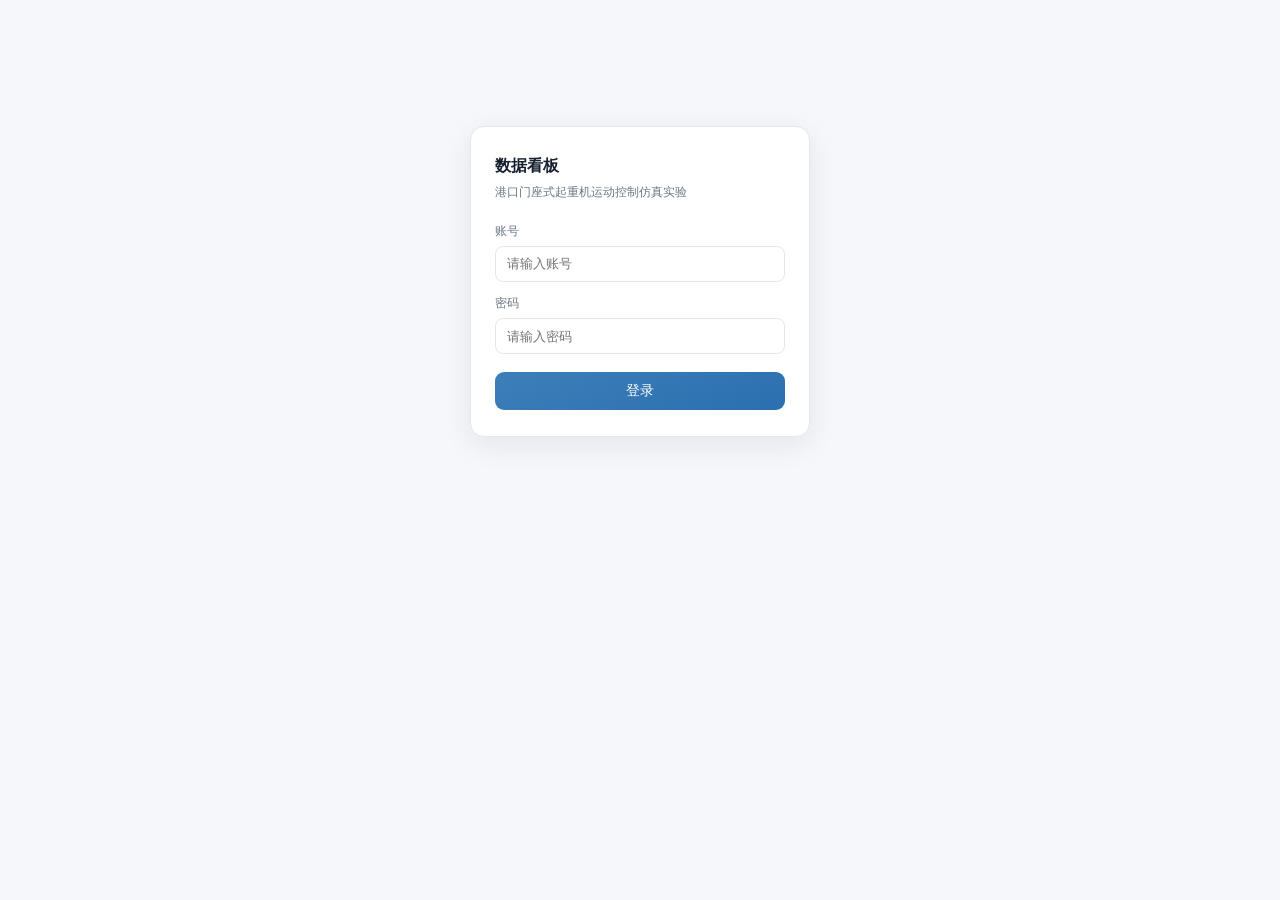
==== admin.html @ d1aa455f "Show signed longitudinal and transverse grab sway angles" ====
<!DOCTYPE html>
<html lang="zh-CN">
<head>
<meta charset="utf-8">
<meta name="viewport" content="width=device-width,initial-scale=1">
<meta http-equiv="Cache-Control" content="no-cache, no-store, must-revalidate">
<title>数据看板 · 港口门座式起重机仿真平台</title>
<script>
  if ('serviceWorker' in navigator) {
    addEventListener('load', function () {
      navigator.serviceWorker.register('sw.js?v=20261102d').catch(function () {});
    });
  }
</script>
<style>
  :root{
    --bg:#f5f7fa; --card:#ffffff; --border:#e3e8ef; --text:#16202e;
    --sub:#6b7684; --blue:#2b6fb0; --green:#2e8b57; --red:#c0392b;
  }
  *{box-sizing:border-box;}
  body{
    margin:0;background:var(--bg);color:var(--text);
    font-family:"Microsoft YaHei","PingFang SC",system-ui,sans-serif;
    font-size:14px;line-height:1.6;
  }
  .wrap{max-width:1080px;margin:0 auto;padding:28px 20px 60px;}

  /* 登录 */
  #login{
    max-width:340px;margin:14vh auto 0;background:var(--card);
    border:1px solid var(--border);border-radius:14px;padding:26px 24px;
    box-shadow:0 8px 30px rgba(20,30,45,.08);
  }
  #login h1{font-size:16px;margin:0 0 4px;font-weight:600;}
  #login p{font-size:12px;color:var(--sub);margin:0 0 20px;}
  #login label{display:block;font-size:12px;color:var(--sub);margin-bottom:12px;}
  #login input{
    width:100%;height:36px;margin-top:5px;border:1px solid var(--border);
    border-radius:8px;padding:0 11px;font:inherit;font-size:13px;outline:none;
  }
  #login input:focus{border-color:rgba(43,111,176,.5);box-shadow:0 0 0 3px rgba(43,111,176,.08);}
  #login button{
    width:100%;height:38px;margin-top:6px;border:0;border-radius:9px;cursor:pointer;
    background:linear-gradient(160deg,#3d7fb8,#2b6fb0);color:#fff;font:inherit;font-size:13.5px;
  }
  #login button:hover{filter:brightness(1.06);}
  #login .err{color:var(--red);font-size:12px;margin-top:10px;display:none;}

  /* 看板 */
  .hidden{display:none!important;}
  header{display:flex;align-items:baseline;gap:12px;margin-bottom:20px;flex-wrap:wrap;}
  header h1{font-size:18px;margin:0;font-weight:600;}
  header .sub{font-size:12px;color:var(--sub);}
  header .sp{flex:1;}
  header button{
    padding:7px 16px;border-radius:8px;border:1px solid var(--border);
    background:#fff;color:var(--text);font:inherit;font-size:12.5px;cursor:pointer;
  }
  header button:hover{background:#f2f5f9;}
  #logout{color:var(--sub);}

  .cards{display:grid;grid-template-columns:repeat(auto-fit,minmax(150px,1fr));gap:12px;margin-bottom:24px;}
  .card{
    background:var(--card);border:1px solid var(--border);border-radius:12px;
    padding:16px 18px;
  }
  .card b{display:block;font-size:27px;font-weight:600;line-height:1.1;letter-spacing:-.01em;}
  .card span{font-size:11.5px;color:var(--sub);}
  .card.g b{color:var(--green);}
  .card.r b{color:var(--red);}

  section{margin-bottom:26px;}
  section h2{
    font-size:13px;margin:0 0 10px;font-weight:600;color:#33404f;
    display:flex;align-items:baseline;gap:8px;
  }
  section h2 i{font-style:normal;font-size:11px;color:var(--sub);font-weight:400;}

  .feat{background:var(--card);border:1px solid var(--border);border-radius:12px;padding:14px 18px;}
  .frow{display:flex;align-items:center;gap:10px;margin:9px 0;font-size:12.5px;}
  .frow .fn{width:96px;flex:none;color:#33404f;}
  .frow .fb{flex:1;height:9px;background:#eef1f5;border-radius:5px;overflow:hidden;}
  .frow .fb i{display:block;height:100%;background:linear-gradient(90deg,#7fb0d9,#2b6fb0);border-radius:5px;}
  .frow .fv{width:96px;flex:none;text-align:right;font-family:ui-monospace,monospace;font-size:11.5px;color:var(--sub);}

  table{width:100%;border-collapse:collapse;background:var(--card);
    border:1px solid var(--border);border-radius:12px;overflow:hidden;}
  th,td{padding:9px 12px;text-align:left;font-size:12.5px;border-bottom:1px solid #eef1f5;}
  th{background:#f7f9fb;font-weight:600;color:#4a5666;font-size:11.5px;letter-spacing:.02em;}
  tbody tr:last-child td{border-bottom:0;}
  tbody tr:hover td{background:#fafbfd;}
  td.sc{font-family:ui-monospace,monospace;font-weight:600;}
  td.tm{color:var(--sub);font-size:11.5px;font-family:ui-monospace,monospace;}
  td.ip{font-family:ui-monospace,monospace;font-size:11.5px;color:#1f4f78;}
  td.geo{font-size:11.5px;color:#33404f;}
  td.ua{color:var(--sub);font-size:11px;}
  .empty{padding:26px;text-align:center;color:var(--sub);font-size:12.5px;}
  .badge{display:inline-block;font-size:10px;padding:1px 7px;border-radius:20px;
    background:#eef1f5;color:#5a6675;margin-right:4px;}
</style>
</head>
<body>

<!-- 登录 -->
<div id="login">
  <h1>数据看板</h1>
  <p>港口门座式起重机运动控制仿真实验</p>
  <label>账号<input id="u" autocomplete="username" placeholder="请输入账号"></label>
  <label>密码<input id="p" type="password" autocomplete="current-password" placeholder="请输入密码"></label>
  <button id="go">登录</button>
  <div class="err" id="err">账号或密码不正确</div>
</div>

<!-- 看板 -->
<div class="wrap hidden" id="dash">
  <header>
    <h1>数据看板</h1>
    <span class="sub" id="meta">—</span>
    <span class="sp"></span>
    <button id="refresh">刷新数据</button>
    <button id="logout">退出</button>
  </header>

  <div class="cards">
    <div class="card"><b id="k-total">—</b><span>累计访问人次</span></div>
    <div class="card g"><b id="k-online">—</b><span>当前在线（5 分钟内）</span></div>
    <div class="card"><b id="k-events">—</b><span>功能使用总次数</span></div>
    <div class="card"><b id="k-scores">—</b><span>实训成绩记录</span></div>
  </div>

  <section>
    <h2>功能使用率 <i id="feat-note"></i></h2>
    <div class="feat" id="feat"><div class="empty">加载中…</div></div>
  </section>

  <section>
    <h2>最近访问 <i id="visit-note"></i></h2>
    <div id="visitbox"><div class="empty">加载中…</div></div>
  </section>

  <section>
    <h2>实训成绩 <i id="score-note"></i></h2>
    <div id="scorebox"><div class="empty">加载中…</div></div>
  </section>
</div>

<script src="js/stats.js?v=20261102d"></script>
<script>
(function () {
  var USER = 'njitzdh';
  var PASS = 'njitzdh';
  var KEY = 'crane.admin';

  var el = function (id) { return document.getElementById(id); };

  var FEAT_NAME = {
    script: '脚本控制',
    python: 'Python 控制',
    ai: 'AI 控制',
    ai_eval: 'AI 评估',
    train: '实训面板',
    report: '生成报告',
    hover: '结构悬停',
  };

  /* ---- IP 归属地（ipwho.is，免费、支持 CORS、可出中文） ---- */
  var GEO_CACHE = {};
  try { GEO_CACHE = JSON.parse(localStorage.getItem('crane.geo') || '{}') || {}; } catch (e) { GEO_CACHE = {}; }

  function isPrivate(ip) {
    return /^(10\.|192\.168\.|127\.|172\.(1[6-9]|2[0-9]|3[01])\.)/.test(ip);
  }

  function geoOf(ip) {
    if (!ip) return Promise.resolve('—');
    if (GEO_CACHE[ip]) return Promise.resolve(GEO_CACHE[ip]);
    if (ip.indexOf(':') >= 0) return Promise.resolve('IPv6');
    if (isPrivate(ip)) return Promise.resolve('内网地址');

    return fetch('https://ipwho.is/' + encodeURIComponent(ip) + '?lang=zh-CN', { cache: 'force-cache' })
      .then(function (r) { return r.json(); })
      .then(function (d) {
        var txt = (d && d.success)
          ? [d.country, d.region, d.city].filter(Boolean).join(' ')
          : '未解析';
        GEO_CACHE[ip] = txt;
        try { localStorage.setItem('crane.geo', JSON.stringify(GEO_CACHE)); } catch (e) {}
        return txt;
      })
      .catch(function () { return '解析失败'; });
  }

  function fmtTime(s) {
    if (!s) return '—';
    var d = new Date(s);
    return d.toLocaleString('zh-CN', { hour12: false, month: '2-digit', day: '2-digit',
      hour: '2-digit', minute: '2-digit' });
  }

  function show(bool) {
    el('login').classList.toggle('hidden', bool);
    el('dash').classList.toggle('hidden', !bool);
  }

  el('go').addEventListener('click', function () {
    if (el('u').value.trim() === USER && el('p').value === PASS) {
      try { sessionStorage.setItem(KEY, '1'); } catch (e) {}
      el('err').style.display = 'none';
      show(true);
      load();
    } else {
      el('err').style.display = 'block';
    }
  });
  el('p').addEventListener('keydown', function (e) { if (e.key === 'Enter') el('go').click(); });

  el('logout').addEventListener('click', function () {
    try { sessionStorage.removeItem(KEY); } catch (e) {}
    show(false);
  });
  el('refresh').addEventListener('click', load);

  function load() {
    if (!window.STATS) return;
    if (!STATS.isEnabled()) {
      el('feat').innerHTML = '<div class="empty">统计未启用：请在 js/stats.js 里填入 Supabase 的 URL 与 anon key。</div>';
      el('scorebox').innerHTML = '<div class="empty">统计未启用。</div>';
      return;
    }
    STATS.fetchAll().then(function (d) {
      el('k-total').textContent = (d.totalVisits || 0).toLocaleString('zh-CN');
      el('k-online').textContent = d.online || 0;
      el('k-events').textContent = (d.eventTotal || 0).toLocaleString('zh-CN');
      el('k-scores').textContent = (d.scores || []).length;
      el('meta').textContent = '更新于 ' + new Date().toLocaleTimeString('zh-CN', { hour12: false });

      /* 功能使用率 */
      var cnt = d.events || {};
      var keys = Object.keys(cnt).sort(function (a, b) { return cnt[b] - cnt[a]; });
      var max = keys.length ? cnt[keys[0]] : 1;
      var total = d.eventTotal || 1;
      if (!keys.length) {
        el('feat').innerHTML = '<div class="empty">还没有功能使用记录。</div>';
        el('feat-note').textContent = '';
      } else {
        var html = keys.map(function (k) {
          var pct = (cnt[k] / total * 100).toFixed(1);
          var w = Math.max(2, cnt[k] / max * 100);
          return '<div class="frow"><span class="fn">' + (FEAT_NAME[k] || k) + '</span>'
            + '<span class="fb"><i style="width:' + w + '%"></i></span>'
            + '<span class="fv">' + cnt[k] + ' 次 · ' + pct + '%</span></div>';
        }).join('');
        el('feat').innerHTML = html;
        el('feat-note').textContent = '按点击次数统计';
      }

      /* 最近访问 */
      var rc = d.recent || [];
      if (!rc.length) {
        el('visitbox').innerHTML = '<div class="empty">还没有访问记录。</div>';
        el('visit-note').textContent = '';
      } else {
        var vrows = rc.map(function (r) {
          var ua = r.ua || '';
          var short = ua.indexOf('Mobile') >= 0 ? '移动端'
            : ua.indexOf('Windows') >= 0 ? 'Windows'
            : ua.indexOf('Mac') >= 0 ? 'macOS'
            : ua.indexOf('Linux') >= 0 ? 'Linux' : (ua.slice(0, 18) || '—');
          var idx = rc.indexOf(r);
          return '<tr><td class="ip">' + (r.ip || '<span style="color:#c9ced6">未记录</span>') + '</td>'
            + '<td class="geo" id="geo-' + idx + '" data-ip="' + (r.ip || '') + '">…</td>'
            + '<td class="tm">' + fmtTime(r.created_at) + '</td>'
            + '<td class="ua">' + short + '</td>'
            + '<td class="ua">' + (r.path || '—') + '</td></tr>';
        }).join('');
        el('visitbox').innerHTML =
          '<table><thead><tr><th style="width:20%">IP 地址</th><th style="width:24%">归属地</th>'
          + '<th style="width:16%">时间</th><th style="width:14%">设备</th><th>页面</th></tr></thead>'
          + '<tbody>' + vrows + '</tbody></table>';
        el('visit-note').textContent = '最近 ' + rc.length + ' 条（不含心跳）';

        /* 异步补归属地：相同 IP 只查一次，结果缓存在 localStorage */
        var seen = {};
        rc.forEach(function (r, i) {
          if (!r.ip || seen[r.ip]) {
            if (r.ip && seen[r.ip]) {
              var dup = document.getElementById('geo-' + i);
              if (dup) dup.textContent = seen[r.ip];
            }
            return;
          }
          seen[r.ip] = '…';
          geoOf(r.ip).then(function (txt) {
            seen[r.ip] = txt;
            var cell = document.getElementById('geo-' + i);
            if (cell) cell.textContent = txt;
          });
        });
      }

      /* 成绩表 */
      var sc = d.scores || [];
      if (!sc.length) {
        el('scorebox').innerHTML = '<div class="empty">还没有学生提交成绩（学生点「生成报告」后自动记录）。</div>';
        el('score-note').textContent = '';
      } else {
        var rows = sc.map(function (r) {
          var det = r.detail || [];
          var done = det.filter(function (t) { return t.state === 'done'; }).length;
          return '<tr><td>' + (r.name || '—') + '</td><td>' + (r.no || '—') + '</td>'
            + '<td class="sc">' + (r.total || 0) + '<span style="color:#9aa5b4;font-weight:400"> / 500</span></td>'
            + '<td>' + done + ' / ' + det.length + ' 项</td>'
            + '<td class="tm">' + fmtTime(r.created_at) + '</td></tr>';
        }).join('');
        el('scorebox').innerHTML =
          '<table><thead><tr><th style="width:18%">姓名</th><th style="width:22%">学号</th>'
          + '<th style="width:18%">总分</th><th style="width:18%">完成</th><th>时间</th></tr></thead>'
          + '<tbody>' + rows + '</tbody></table>';
        el('score-note').textContent = '共 ' + sc.length + ' 条';
      }
    }).catch(function (e) {
      el('feat').innerHTML = '<div class="empty">读取失败：' + e.message + '</div>';
    });
  }

  /* 会话内保持登录 */
  try {
    if (sessionStorage.getItem(KEY) === '1') { show(true); load(); }
  } catch (e) {}
})();
</script>
</body>
</html>
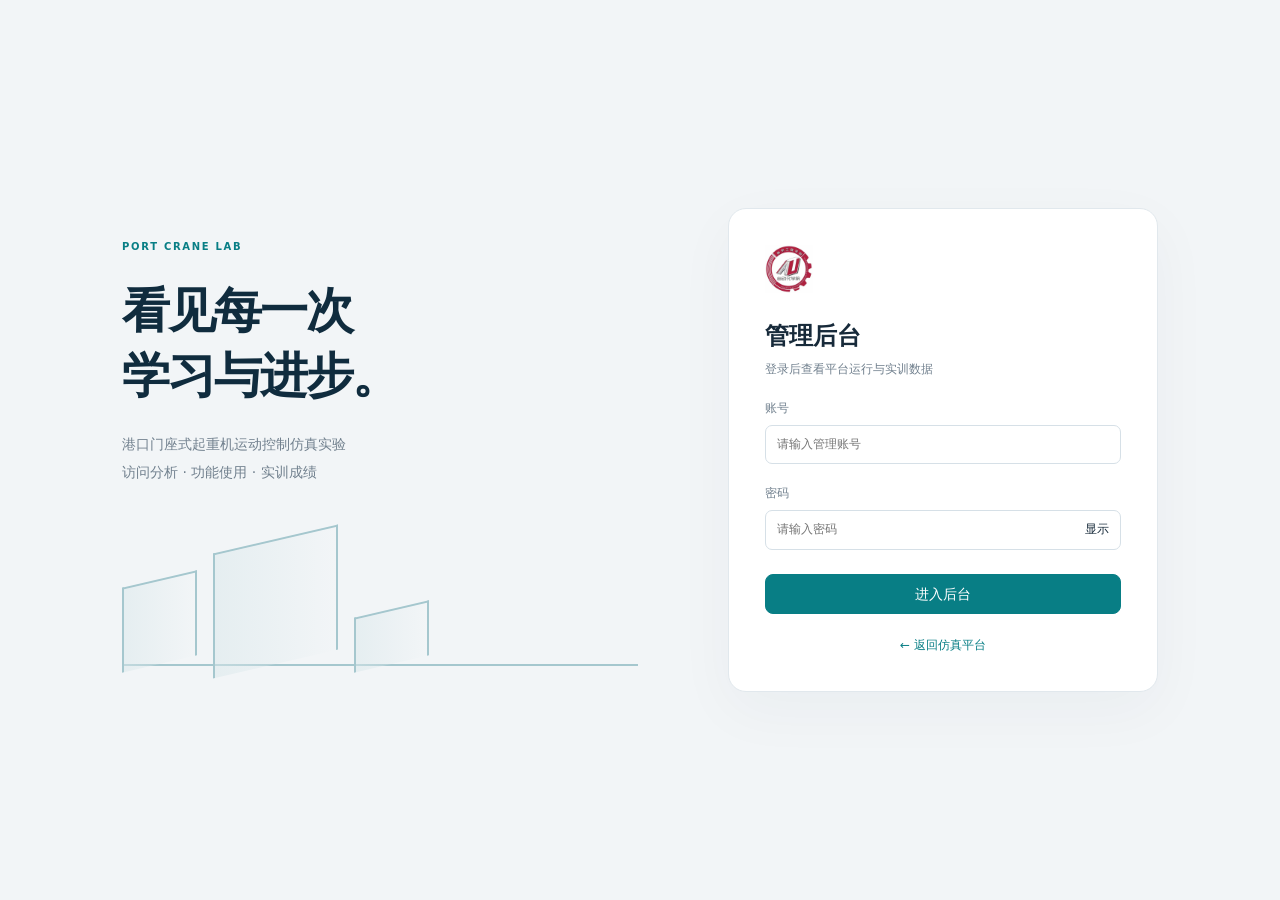
==== commit 448d2879: "Improve admin dashboard, record filters and score details" ====
--- a/admin.html
+++ b/admin.html
@@ -1,333 +1,42 @@
 <!DOCTYPE html>
 <html lang="zh-CN">
 <head>
-<meta charset="utf-8">
-<meta name="viewport" content="width=device-width,initial-scale=1">
+<meta charset="utf-8"><meta name="viewport" content="width=device-width,initial-scale=1">
 <meta http-equiv="Cache-Control" content="no-cache, no-store, must-revalidate">
-<title>数据看板 · 港口门座式起重机仿真平台</title>
-<script>
-  if ('serviceWorker' in navigator) {
-    addEventListener('load', function () {
-      navigator.serviceWorker.register('sw.js?v=20261102d').catch(function () {});
-    });
-  }
-</script>
-<style>
-  :root{
-    --bg:#f5f7fa; --card:#ffffff; --border:#e3e8ef; --text:#16202e;
-    --sub:#6b7684; --blue:#2b6fb0; --green:#2e8b57; --red:#c0392b;
-  }
-  *{box-sizing:border-box;}
-  body{
-    margin:0;background:var(--bg);color:var(--text);
-    font-family:"Microsoft YaHei","PingFang SC",system-ui,sans-serif;
-    font-size:14px;line-height:1.6;
-  }
-  .wrap{max-width:1080px;margin:0 auto;padding:28px 20px 60px;}
-
-  /* 登录 */
-  #login{
-    max-width:340px;margin:14vh auto 0;background:var(--card);
-    border:1px solid var(--border);border-radius:14px;padding:26px 24px;
-    box-shadow:0 8px 30px rgba(20,30,45,.08);
-  }
-  #login h1{font-size:16px;margin:0 0 4px;font-weight:600;}
-  #login p{font-size:12px;color:var(--sub);margin:0 0 20px;}
-  #login label{display:block;font-size:12px;color:var(--sub);margin-bottom:12px;}
-  #login input{
-    width:100%;height:36px;margin-top:5px;border:1px solid var(--border);
-    border-radius:8px;padding:0 11px;font:inherit;font-size:13px;outline:none;
-  }
-  #login input:focus{border-color:rgba(43,111,176,.5);box-shadow:0 0 0 3px rgba(43,111,176,.08);}
-  #login button{
-    width:100%;height:38px;margin-top:6px;border:0;border-radius:9px;cursor:pointer;
-    background:linear-gradient(160deg,#3d7fb8,#2b6fb0);color:#fff;font:inherit;font-size:13.5px;
-  }
-  #login button:hover{filter:brightness(1.06);}
-  #login .err{color:var(--red);font-size:12px;margin-top:10px;display:none;}
-
-  /* 看板 */
-  .hidden{display:none!important;}
-  header{display:flex;align-items:baseline;gap:12px;margin-bottom:20px;flex-wrap:wrap;}
-  header h1{font-size:18px;margin:0;font-weight:600;}
-  header .sub{font-size:12px;color:var(--sub);}
-  header .sp{flex:1;}
-  header button{
-    padding:7px 16px;border-radius:8px;border:1px solid var(--border);
-    background:#fff;color:var(--text);font:inherit;font-size:12.5px;cursor:pointer;
-  }
-  header button:hover{background:#f2f5f9;}
-  #logout{color:var(--sub);}
-
-  .cards{display:grid;grid-template-columns:repeat(auto-fit,minmax(150px,1fr));gap:12px;margin-bottom:24px;}
-  .card{
-    background:var(--card);border:1px solid var(--border);border-radius:12px;
-    padding:16px 18px;
-  }
-  .card b{display:block;font-size:27px;font-weight:600;line-height:1.1;letter-spacing:-.01em;}
-  .card span{font-size:11.5px;color:var(--sub);}
-  .card.g b{color:var(--green);}
-  .card.r b{color:var(--red);}
-
-  section{margin-bottom:26px;}
-  section h2{
-    font-size:13px;margin:0 0 10px;font-weight:600;color:#33404f;
-    display:flex;align-items:baseline;gap:8px;
-  }
-  section h2 i{font-style:normal;font-size:11px;color:var(--sub);font-weight:400;}
-
-  .feat{background:var(--card);border:1px solid var(--border);border-radius:12px;padding:14px 18px;}
-  .frow{display:flex;align-items:center;gap:10px;margin:9px 0;font-size:12.5px;}
-  .frow .fn{width:96px;flex:none;color:#33404f;}
-  .frow .fb{flex:1;height:9px;background:#eef1f5;border-radius:5px;overflow:hidden;}
-  .frow .fb i{display:block;height:100%;background:linear-gradient(90deg,#7fb0d9,#2b6fb0);border-radius:5px;}
-  .frow .fv{width:96px;flex:none;text-align:right;font-family:ui-monospace,monospace;font-size:11.5px;color:var(--sub);}
-
-  table{width:100%;border-collapse:collapse;background:var(--card);
-    border:1px solid var(--border);border-radius:12px;overflow:hidden;}
-  th,td{padding:9px 12px;text-align:left;font-size:12.5px;border-bottom:1px solid #eef1f5;}
-  th{background:#f7f9fb;font-weight:600;color:#4a5666;font-size:11.5px;letter-spacing:.02em;}
-  tbody tr:last-child td{border-bottom:0;}
-  tbody tr:hover td{background:#fafbfd;}
-  td.sc{font-family:ui-monospace,monospace;font-weight:600;}
-  td.tm{color:var(--sub);font-size:11.5px;font-family:ui-monospace,monospace;}
-  td.ip{font-family:ui-monospace,monospace;font-size:11.5px;color:#1f4f78;}
-  td.geo{font-size:11.5px;color:#33404f;}
-  td.ua{color:var(--sub);font-size:11px;}
-  .empty{padding:26px;text-align:center;color:var(--sub);font-size:12.5px;}
-  .badge{display:inline-block;font-size:10px;padding:1px 7px;border-radius:20px;
-    background:#eef1f5;color:#5a6675;margin-right:4px;}
-</style>
+<title>管理后台 · 港口门机仿真平台</title>
+<link rel="stylesheet" href="css/admin.css?v=20261103g">
+<script>if('serviceWorker' in navigator)addEventListener('load',function(){navigator.serviceWorker.register('sw.js?v=20261103g').catch(function(){});});</script>
 </head>
 <body>
-
-<!-- 登录 -->
-<div id="login">
-  <h1>数据看板</h1>
-  <p>港口门座式起重机运动控制仿真实验</p>
-  <label>账号<input id="u" autocomplete="username" placeholder="请输入账号"></label>
-  <label>密码<input id="p" type="password" autocomplete="current-password" placeholder="请输入密码"></label>
-  <button id="go">登录</button>
-  <div class="err" id="err">账号或密码不正确</div>
+<main id="login" class="login-shell">
+  <div class="login-story"><span class="eyebrow">PORT CRANE LAB</span><h1>看见每一次<br>学习与进步。</h1><p>港口门座式起重机运动控制仿真实验<br>访问分析 · 功能使用 · 实训成绩</p><div class="port-lines" aria-hidden="true"><i></i><i></i><i></i></div></div>
+  <form id="login-form" class="login-card">
+    <img src="assets/logo.jpg" alt="南京工程学院" width="48" height="48"><h2>管理后台</h2><p class="muted">登录后查看平台运行与实训数据</p>
+    <label>账号<input id="u" autocomplete="username" required placeholder="请输入管理账号"></label>
+    <label>密码<span class="password-field"><input id="p" type="password" autocomplete="current-password" required placeholder="请输入密码"><button type="button" id="show-password" aria-label="显示密码" aria-pressed="false">显示</button></span></label>
+    <p id="err" class="error hidden" role="alert">账号或密码不正确</p><button class="primary" type="submit">进入后台</button><a href="index.html" class="back-link">← 返回仿真平台</a>
+  </form>
+</main>
+<div id="dash" class="hidden">
+  <aside class="sidebar"><a class="brand" href="index.html"><img src="assets/logo.jpg" alt="" width="38" height="38"><span>港口门机实验室<small>管理后台</small></span></a>
+    <nav aria-label="后台导航"><button data-tab="overview" class="active" aria-current="page"><span>01</span>统计概览</button><button data-tab="visits"><span>02</span>访问记录</button><button data-tab="scores"><span>03</span>实训成绩</button></nav>
+    <div class="sidebar-foot"><a href="index.html" target="_blank" rel="noopener">打开仿真平台 ↗</a><button id="logout">退出登录</button></div>
+  </aside>
+  <main class="workspace">
+    <header class="page-head"><div><span class="eyebrow">教学与运行数据</span><h1 id="page-title">统计概览</h1><p id="meta" class="muted" role="status">准备读取数据</p></div><div class="header-actions"><label class="auto"><input id="auto-refresh" type="checkbox">每分钟刷新</label><button id="refresh" class="primary">刷新数据</button></div></header>
+    <form id="filters" class="filterbar"><label>统计时段<select id="period"><option value="7">最近 7 天</option><option value="30">最近 30 天</option><option value="today">今天</option><option value="all">全部时间</option><option value="custom">自定义</option></select></label><div id="custom-dates" class="hidden"><label>起始日期<input id="date-from" type="date"></label><label>结束日期<input id="date-to" type="date"></label><button type="submit">应用</button></div><span id="range-label" class="muted"></span></form>
+    <p id="global-message" class="notice hidden" role="status"></p>
+    <section id="view-overview" class="view">
+      <div class="metrics"><article><span>访问人次</span><strong id="k-total">—</strong><small>所选时段 · 已排除心跳</small></article><article class="live"><span><i></i>当前在线</span><strong id="k-online">—</strong><small>最近 5 分钟 · 按浏览器标识去重</small></article><article><span>功能使用次数</span><strong id="k-events">—</strong><small>所选时段 · 功能触发事件</small></article><article><span>实训成绩记录</span><strong id="k-scores">—</strong><small>所选时段 · 包含重复提交</small></article></div>
+      <div class="chart-grid"><article class="card"><div class="section-head"><div><h2>访问趋势</h2><p id="trend-note" class="muted">按日分布</p></div><span class="badge">访问</span></div><div id="trend" class="trend"></div></article><article class="card"><div class="section-head"><div><h2>功能使用分布</h2><p id="feat-note" class="muted">按触发次数统计</p></div></div><div id="feat"></div></article></div>
+      <div class="info-strip"><strong>统计口径</strong><p>访问人次按打开页面计数，不包含后台心跳；在线数按浏览器标识去重，并非独立用户数。成绩满分按提交记录中的任务数量计算。</p></div>
+    </section>
+    <section id="view-visits" class="view hidden"><article class="card table-card"><div class="section-head"><div><h2>访问记录</h2><p class="muted">查询页面访问与设备信息，自动排除心跳</p></div><button id="export-visits" disabled>导出本页 CSV</button></div><form id="search-visits" class="table-tools"><label class="search"><span class="sr-only">搜索访问记录</span><input id="query-visits" type="search" placeholder="搜索 IP、页面或设备" maxlength="100"></label><button type="submit">搜索</button><button type="button" id="clear-visits">清除</button><label>每页<select id="size-visits"><option>20</option><option>50</option><option>100</option></select></label></form><p id="message-visits" class="table-message" role="status"></p><div id="visitbox" class="table-scroll"></div><div class="pagination"><span id="count-visits"></span><div><button id="prev-visits">上一页</button><span id="page-visits">—</span><button id="next-visits">下一页</button></div></div></article></section>
+    <section id="view-scores" class="view hidden"><article class="card table-card"><div class="section-head"><div><h2>实训成绩</h2><p class="muted">查看每次提交及任务明细，支持按姓名或学号查询</p></div><button id="export-scores" disabled>导出本页 CSV</button></div><form id="search-scores" class="table-tools"><label class="search"><span class="sr-only">搜索实训成绩</span><input id="query-scores" type="search" placeholder="搜索姓名或学号" maxlength="100"></label><button type="submit">搜索</button><button type="button" id="clear-scores">清除</button><label>排序<select id="sort-scores"><option value="created_at.desc">最近提交</option><option value="total.desc">总分从高到低</option><option value="total.asc">总分从低到高</option></select></label><label>每页<select id="size-scores"><option>20</option><option>50</option><option>100</option></select></label></form><p id="message-scores" class="table-message" role="status"></p><div id="scorebox" class="table-scroll"></div><div class="pagination"><span id="count-scores"></span><div><button id="prev-scores">上一页</button><span id="page-scores">—</span><button id="next-scores">下一页</button></div></div></article></section>
+    <footer>南京工程学院 · 自动化学院 <span>港口门座式起重机运动控制仿真实验</span></footer>
+  </main>
 </div>
-
-<!-- 看板 -->
-<div class="wrap hidden" id="dash">
-  <header>
-    <h1>数据看板</h1>
-    <span class="sub" id="meta">—</span>
-    <span class="sp"></span>
-    <button id="refresh">刷新数据</button>
-    <button id="logout">退出</button>
-  </header>
-
-  <div class="cards">
-    <div class="card"><b id="k-total">—</b><span>累计访问人次</span></div>
-    <div class="card g"><b id="k-online">—</b><span>当前在线（5 分钟内）</span></div>
-    <div class="card"><b id="k-events">—</b><span>功能使用总次数</span></div>
-    <div class="card"><b id="k-scores">—</b><span>实训成绩记录</span></div>
-  </div>
-
-  <section>
-    <h2>功能使用率 <i id="feat-note"></i></h2>
-    <div class="feat" id="feat"><div class="empty">加载中…</div></div>
-  </section>
-
-  <section>
-    <h2>最近访问 <i id="visit-note"></i></h2>
-    <div id="visitbox"><div class="empty">加载中…</div></div>
-  </section>
-
-  <section>
-    <h2>实训成绩 <i id="score-note"></i></h2>
-    <div id="scorebox"><div class="empty">加载中…</div></div>
-  </section>
-</div>
-
-<script src="js/stats.js?v=20261102d"></script>
-<script>
-(function () {
-  var USER = 'njitzdh';
-  var PASS = 'njitzdh';
-  var KEY = 'crane.admin';
-
-  var el = function (id) { return document.getElementById(id); };
-
-  var FEAT_NAME = {
-    script: '脚本控制',
-    python: 'Python 控制',
-    ai: 'AI 控制',
-    ai_eval: 'AI 评估',
-    train: '实训面板',
-    report: '生成报告',
-    hover: '结构悬停',
-  };
-
-  /* ---- IP 归属地（ipwho.is，免费、支持 CORS、可出中文） ---- */
-  var GEO_CACHE = {};
-  try { GEO_CACHE = JSON.parse(localStorage.getItem('crane.geo') || '{}') || {}; } catch (e) { GEO_CACHE = {}; }
-
-  function isPrivate(ip) {
-    return /^(10\.|192\.168\.|127\.|172\.(1[6-9]|2[0-9]|3[01])\.)/.test(ip);
-  }
-
-  function geoOf(ip) {
-    if (!ip) return Promise.resolve('—');
-    if (GEO_CACHE[ip]) return Promise.resolve(GEO_CACHE[ip]);
-    if (ip.indexOf(':') >= 0) return Promise.resolve('IPv6');
-    if (isPrivate(ip)) return Promise.resolve('内网地址');
-
-    return fetch('https://ipwho.is/' + encodeURIComponent(ip) + '?lang=zh-CN', { cache: 'force-cache' })
-      .then(function (r) { return r.json(); })
-      .then(function (d) {
-        var txt = (d && d.success)
-          ? [d.country, d.region, d.city].filter(Boolean).join(' ')
-          : '未解析';
-        GEO_CACHE[ip] = txt;
-        try { localStorage.setItem('crane.geo', JSON.stringify(GEO_CACHE)); } catch (e) {}
-        return txt;
-      })
-      .catch(function () { return '解析失败'; });
-  }
-
-  function fmtTime(s) {
-    if (!s) return '—';
-    var d = new Date(s);
-    return d.toLocaleString('zh-CN', { hour12: false, month: '2-digit', day: '2-digit',
-      hour: '2-digit', minute: '2-digit' });
-  }
-
-  function show(bool) {
-    el('login').classList.toggle('hidden', bool);
-    el('dash').classList.toggle('hidden', !bool);
-  }
-
-  el('go').addEventListener('click', function () {
-    if (el('u').value.trim() === USER && el('p').value === PASS) {
-      try { sessionStorage.setItem(KEY, '1'); } catch (e) {}
-      el('err').style.display = 'none';
-      show(true);
-      load();
-    } else {
-      el('err').style.display = 'block';
-    }
-  });
-  el('p').addEventListener('keydown', function (e) { if (e.key === 'Enter') el('go').click(); });
-
-  el('logout').addEventListener('click', function () {
-    try { sessionStorage.removeItem(KEY); } catch (e) {}
-    show(false);
-  });
-  el('refresh').addEventListener('click', load);
-
-  function load() {
-    if (!window.STATS) return;
-    if (!STATS.isEnabled()) {
-      el('feat').innerHTML = '<div class="empty">统计未启用：请在 js/stats.js 里填入 Supabase 的 URL 与 anon key。</div>';
-      el('scorebox').innerHTML = '<div class="empty">统计未启用。</div>';
-      return;
-    }
-    STATS.fetchAll().then(function (d) {
-      el('k-total').textContent = (d.totalVisits || 0).toLocaleString('zh-CN');
-      el('k-online').textContent = d.online || 0;
-      el('k-events').textContent = (d.eventTotal || 0).toLocaleString('zh-CN');
-      el('k-scores').textContent = (d.scores || []).length;
-      el('meta').textContent = '更新于 ' + new Date().toLocaleTimeString('zh-CN', { hour12: false });
-
-      /* 功能使用率 */
-      var cnt = d.events || {};
-      var keys = Object.keys(cnt).sort(function (a, b) { return cnt[b] - cnt[a]; });
-      var max = keys.length ? cnt[keys[0]] : 1;
-      var total = d.eventTotal || 1;
-      if (!keys.length) {
-        el('feat').innerHTML = '<div class="empty">还没有功能使用记录。</div>';
-        el('feat-note').textContent = '';
-      } else {
-        var html = keys.map(function (k) {
-          var pct = (cnt[k] / total * 100).toFixed(1);
-          var w = Math.max(2, cnt[k] / max * 100);
-          return '<div class="frow"><span class="fn">' + (FEAT_NAME[k] || k) + '</span>'
-            + '<span class="fb"><i style="width:' + w + '%"></i></span>'
-            + '<span class="fv">' + cnt[k] + ' 次 · ' + pct + '%</span></div>';
-        }).join('');
-        el('feat').innerHTML = html;
-        el('feat-note').textContent = '按点击次数统计';
-      }
-
-      /* 最近访问 */
-      var rc = d.recent || [];
-      if (!rc.length) {
-        el('visitbox').innerHTML = '<div class="empty">还没有访问记录。</div>';
-        el('visit-note').textContent = '';
-      } else {
-        var vrows = rc.map(function (r) {
-          var ua = r.ua || '';
-          var short = ua.indexOf('Mobile') >= 0 ? '移动端'
-            : ua.indexOf('Windows') >= 0 ? 'Windows'
-            : ua.indexOf('Mac') >= 0 ? 'macOS'
-            : ua.indexOf('Linux') >= 0 ? 'Linux' : (ua.slice(0, 18) || '—');
-          var idx = rc.indexOf(r);
-          return '<tr><td class="ip">' + (r.ip || '<span style="color:#c9ced6">未记录</span>') + '</td>'
-            + '<td class="geo" id="geo-' + idx + '" data-ip="' + (r.ip || '') + '">…</td>'
-            + '<td class="tm">' + fmtTime(r.created_at) + '</td>'
-            + '<td class="ua">' + short + '</td>'
-            + '<td class="ua">' + (r.path || '—') + '</td></tr>';
-        }).join('');
-        el('visitbox').innerHTML =
-          '<table><thead><tr><th style="width:20%">IP 地址</th><th style="width:24%">归属地</th>'
-          + '<th style="width:16%">时间</th><th style="width:14%">设备</th><th>页面</th></tr></thead>'
-          + '<tbody>' + vrows + '</tbody></table>';
-        el('visit-note').textContent = '最近 ' + rc.length + ' 条（不含心跳）';
-
-        /* 异步补归属地：相同 IP 只查一次，结果缓存在 localStorage */
-        var seen = {};
-        rc.forEach(function (r, i) {
-          if (!r.ip || seen[r.ip]) {
-            if (r.ip && seen[r.ip]) {
-              var dup = document.getElementById('geo-' + i);
-              if (dup) dup.textContent = seen[r.ip];
-            }
-            return;
-          }
-          seen[r.ip] = '…';
-          geoOf(r.ip).then(function (txt) {
-            seen[r.ip] = txt;
-            var cell = document.getElementById('geo-' + i);
-            if (cell) cell.textContent = txt;
-          });
-        });
-      }
-
-      /* 成绩表 */
-      var sc = d.scores || [];
-      if (!sc.length) {
-        el('scorebox').innerHTML = '<div class="empty">还没有学生提交成绩（学生点「生成报告」后自动记录）。</div>';
-        el('score-note').textContent = '';
-      } else {
-        var rows = sc.map(function (r) {
-          var det = r.detail || [];
-          var done = det.filter(function (t) { return t.state === 'done'; }).length;
-          return '<tr><td>' + (r.name || '—') + '</td><td>' + (r.no || '—') + '</td>'
-            + '<td class="sc">' + (r.total || 0) + '<span style="color:#9aa5b4;font-weight:400"> / 500</span></td>'
-            + '<td>' + done + ' / ' + det.length + ' 项</td>'
-            + '<td class="tm">' + fmtTime(r.created_at) + '</td></tr>';
-        }).join('');
-        el('scorebox').innerHTML =
-          '<table><thead><tr><th style="width:18%">姓名</th><th style="width:22%">学号</th>'
-          + '<th style="width:18%">总分</th><th style="width:18%">完成</th><th>时间</th></tr></thead>'
-          + '<tbody>' + rows + '</tbody></table>';
-        el('score-note').textContent = '共 ' + sc.length + ' 条';
-      }
-    }).catch(function (e) {
-      el('feat').innerHTML = '<div class="empty">读取失败：' + e.message + '</div>';
-    });
-  }
-
-  /* 会话内保持登录 */
-  try {
-    if (sessionStorage.getItem(KEY) === '1') { show(true); load(); }
-  } catch (e) {}
-})();
-</script>
+<dialog id="score-dialog"><div class="section-head"><div><span class="eyebrow">实训提交详情</span><h2 id="detail-title"></h2></div><button id="close-detail" aria-label="关闭成绩详情">关闭</button></div><div id="detail-body"></div></dialog>
+<script src="js/stats.js?v=20261103g"></script><script src="js/admin.js?v=20261103g"></script>
 </body>
 </html>
--- a/css/admin.css
+++ b/css/admin.css
@@ -0,0 +1,9 @@
+:root{--ink:#172a3a;--sub:#71808e;--navy:#102c3e;--teal:#087e85;--line:#e1e8ed;--bg:#f2f5f7;--red:#b54135;--mono:Consolas,ui-monospace,monospace}
+*{box-sizing:border-box}body{margin:0;background:var(--bg);color:var(--ink);font:14px/1.6 'Microsoft YaHei',system-ui,sans-serif}button,input,select{font:inherit}button,a,input,select{touch-action:manipulation}button{cursor:pointer;border:1px solid var(--line);background:#fff;border-radius:8px;padding:8px 14px;color:var(--ink);white-space:nowrap}button:hover:not(:disabled){background:#edf5f5;border-color:#b8d4d5}button:disabled{opacity:.45;cursor:not-allowed}button:focus-visible,a:focus-visible,input:focus-visible,select:focus-visible{outline:3px solid #58bab977;outline-offset:2px}a{color:var(--teal);text-decoration:none}a:hover{text-decoration:underline}input,select{border:1px solid #d6e0e7;border-radius:7px;padding:9px 11px;background:#fff;color:var(--ink);max-width:100%;min-width:0}input[type=checkbox]{accent-color:var(--teal)}label{font-size:12px;color:var(--sub)}.hidden{display:none!important}.primary{background:var(--teal);border-color:var(--teal);color:white}.primary:hover:not(:disabled){background:#06666c;border-color:#06666c}.muted{color:var(--sub);font-size:12px;margin:4px 0}.eyebrow{font-size:10px;letter-spacing:.17em;font-weight:700;color:var(--teal)}.error{color:var(--red);font-size:12px}.sr-only{position:absolute;width:1px;height:1px;overflow:hidden;clip:rect(0,0,0,0)}
+.login-shell{min-height:100vh;max-width:1100px;padding:60px 32px;margin:auto;display:grid;grid-template-columns:1.2fr 1fr;align-items:center;gap:90px}.login-story{position:relative}.login-story h1{font-size:48px;line-height:1.35;letter-spacing:-.04em;margin:22px 0;color:var(--navy)}.login-story p{color:var(--sub);line-height:2}.port-lines{height:140px;display:flex;gap:16px;align-items:flex-end;margin-top:40px;border-bottom:2px solid #a5c7ce}.port-lines i{display:block;width:75px;height:85px;border:2px solid #a5c7ce;border-bottom:0;transform:skewY(-13deg);background:linear-gradient(90deg,#dae8eb88,transparent)}.port-lines i:nth-child(2){height:125px;width:125px}.port-lines i:nth-child(3){height:55px}.login-card{background:#fff;border:1px solid var(--line);border-radius:18px;padding:36px;box-shadow:0 18px 60px #18364c0a}.login-card h2{font-size:24px;margin:18px 0 4px}.login-card>label{display:block;margin-top:20px}.login-card input{display:block;width:100%;margin-top:7px}.password-field{position:relative;display:block}.password-field input{padding-right:60px}.password-field button{position:absolute;right:5px;top:3px;border:0;font-size:12px;padding:7px;background:transparent}.login-card>.primary{width:100%;margin-top:24px}.back-link{display:block;text-align:center;margin-top:22px;font-size:12px}
+.sidebar{position:fixed;inset:0 auto 0 0;width:220px;background:var(--navy);color:#d5e4ed;padding:30px 20px;display:flex;flex-direction:column}.brand{display:flex;align-items:center;gap:10px;color:#fff;font-weight:600;font-size:14px}.brand img{border-radius:50%;background:white}.brand small{display:block;color:#8eacbd;font-weight:400;font-size:11px;margin-top:2px}.sidebar nav{margin-top:48px;display:flex;flex-direction:column;gap:8px}.sidebar nav button{border:0;background:transparent;text-align:left;color:#afc3d1;padding:12px 16px}.sidebar nav button span{font:10px var(--mono);color:#678c9e;margin-right:14px}.sidebar nav button:hover,.sidebar nav button.active{background:#234859;color:#fff}.sidebar nav button.active{box-shadow:inset 3px 0 #66c7c0}.sidebar-foot{margin-top:auto;display:flex;flex-direction:column;gap:15px;font-size:12px}.sidebar-foot a{color:#9fbdcc}.sidebar-foot button{color:#c3d6df;background:transparent;border-color:#315362;text-align:left}
+.workspace{margin-left:220px;padding:36px 40px 24px;max-width:1700px}.page-head{display:flex;justify-content:space-between;align-items:center;gap:20px;margin-bottom:26px}.page-head h1{font-size:27px;letter-spacing:-.03em;margin:4px 0}.header-actions{display:flex;gap:18px;align-items:center}.auto{display:flex;gap:6px;align-items:center;white-space:nowrap}.filterbar{display:flex;align-items:center;flex-wrap:wrap;gap:18px;margin-bottom:24px;padding:14px 18px;background:white;border:1px solid var(--line);border-radius:10px}.filterbar label{display:flex;gap:10px;align-items:center}.filterbar select{min-width:125px}#custom-dates{display:flex;align-items:center;flex-wrap:wrap;gap:10px}.filterbar>#range-label{margin-left:auto}.notice{padding:12px 16px;background:#fff2df;border:1px solid #eed4a5;border-radius:8px;color:#855e22;font-size:12px}
+.metrics{display:grid;grid-template-columns:repeat(4,minmax(0,1fr));gap:16px;margin-bottom:22px}.metrics article{background:white;border:1px solid var(--line);border-radius:12px;padding:20px 22px}.metrics span{font-size:12px;color:var(--sub);display:block}.metrics strong{font-size:34px;line-height:1.5;letter-spacing:-.04em;font-weight:650}.metrics small{font-size:10px;color:var(--sub);display:block}.metrics .live strong{color:var(--teal)}.metrics i{display:inline-block;width:6px;height:6px;border-radius:50%;background:#27a391;margin:0 6px 1px 0}.card{background:#fff;border:1px solid var(--line);border-radius:12px;padding:22px;min-width:0}.chart-grid{display:grid;grid-template-columns:1.3fr 1fr;gap:20px}.section-head{display:flex;gap:16px;align-items:center;justify-content:space-between;margin-bottom:20px}.section-head h2{font-size:15px;margin:0}.badge{background:#e7f3f2;color:var(--teal);font-size:11px;border-radius:5px;padding:3px 8px}.info-strip{display:flex;gap:18px;padding:18px 20px;border-left:3px solid #9fbcc8;margin-top:22px;background:#e8eef2;color:#627586;font-size:12px}.info-strip strong{white-space:nowrap}.info-strip p{margin:0}.trend{min-height:220px}.trend svg{display:block;width:100%;height:220px;overflow:visible}.trend .baseline{stroke:#e8eef2}.trend text{font-size:10px;fill:#81909d;font-family:inherit}.trend rect{fill:#248e96}.trend rect:hover{fill:#115567}.frow{margin:15px 0}.frow-head{display:flex;justify-content:space-between;font-size:12px;gap:14px}.frow-head span:last-child{font:11px var(--mono);color:var(--sub)}.track{height:7px;background:#edf3f4;border-radius:6px;overflow:hidden;margin-top:6px}.track i{display:block;height:100%;background:#5b9fae;border-radius:6px}.empty{padding:44px 20px;text-align:center;color:var(--sub);font-size:13px}.empty strong{display:block;color:#405565;margin-bottom:5px;font-size:15px}
+.table-card{padding-bottom:0}.table-tools{display:flex;align-items:center;flex-wrap:wrap;gap:10px;margin-bottom:12px}.table-tools .search{flex:1;min-width:180px}.search input{width:100%}.table-tools>label:not(.search){display:flex;align-items:center;gap:7px}.table-tools select{padding:8px}.table-message{font-size:12px;color:var(--sub);min-height:20px;margin:10px 0}.table-message.error{color:var(--red)}.table-scroll{overflow:auto;max-width:100%;min-height:150px}table{width:100%;border-collapse:collapse;font-size:12px}th{font-weight:500;font-size:11px;letter-spacing:.03em;text-align:left;background:#f5f8fa;color:#71808e;padding:12px 14px;white-space:nowrap}td{padding:14px;border-bottom:1px solid #edf1f4;max-width:260px;overflow-wrap:anywhere}tbody tr:hover{background:#f8fbfb}.mono{font-family:var(--mono);font-size:11px;color:#546c7e}.score{font-weight:700;color:var(--teal)}.table-scroll button{font-size:11px;padding:4px 9px}.pagination{display:flex;align-items:center;justify-content:space-between;gap:14px;padding:18px 0;color:var(--sub);font-size:12px}.pagination>div{display:flex;align-items:center;gap:12px}.pagination button{font-size:12px;padding:6px 11px}footer{display:flex;justify-content:space-between;gap:10px;color:#91a0ab;font-size:10px;margin-top:34px}dialog{border:1px solid var(--line);border-radius:14px;padding:26px;width:min(700px,calc(100vw - 28px));max-height:85vh;color:var(--ink);box-shadow:0 25px 80px #0003}dialog::backdrop{background:#0e293b66}dialog .section-head{align-items:flex-start}dialog h2{margin-top:6px!important}dialog table{margin-top:20px}dialog .detail-summary{display:flex;gap:20px;flex-wrap:wrap;background:#f0f6f6;padding:14px;border-radius:8px}
+@media(min-width:1700px){.workspace{margin-right:auto}}@media(max-width:1150px){.sidebar{width:190px;padding:24px 14px}.workspace{margin-left:190px;padding:28px 24px}.metrics{gap:10px}.metrics article{padding:16px}.metrics strong{font-size:29px}.chart-grid{grid-template-columns:1fr}.trend{min-height:200px}.login-shell{gap:40px}.login-story h1{font-size:40px}}
+@media(max-width:760px){.sidebar{position:static;width:100%;padding:16px 18px;gap:16px}.brand small{display:none}.sidebar nav{margin:0;flex-direction:row;gap:6px}.sidebar nav button{flex:1;text-align:center;padding:9px 8px;font-size:12px}.sidebar nav button span{display:none}.sidebar-foot{position:absolute;right:18px;top:19px}.sidebar-foot a{display:none}.sidebar-foot button{border:0;padding:5px;font-size:11px}.workspace{margin:0;padding:22px 16px}.page-head{align-items:flex-start;gap:8px}.page-head h1{font-size:23px}.header-actions{gap:8px;flex-direction:column;align-items:flex-end}.auto{font-size:10px}.filterbar{padding:12px;gap:10px}.filterbar>#range-label{width:100%;margin:0}.metrics{grid-template-columns:repeat(2,minmax(0,1fr))}.metrics article{padding:16px 13px}.metrics small{font-size:9px}.card{padding:16px}.section-head{gap:8px;flex-wrap:wrap}.section-head>button{font-size:11px}.info-strip{display:block}.info-strip p{margin-top:6px}.table-scroll table{min-width:620px}.pagination{gap:8px;flex-wrap:wrap}.table-tools .search{flex-basis:100%}.table-tools label{font-size:10px}.table-tools button{font-size:12px;padding:8px 10px}footer{display:block}footer span{display:block;margin-top:4px}.login-shell{display:block;padding:32px 20px}.login-story{padding:0 12px}.login-story h1{font-size:28px;margin:16px 0}.login-story p,.port-lines{display:none}.login-card{margin-top:28px;padding:26px}.login-card>img{display:none}}
